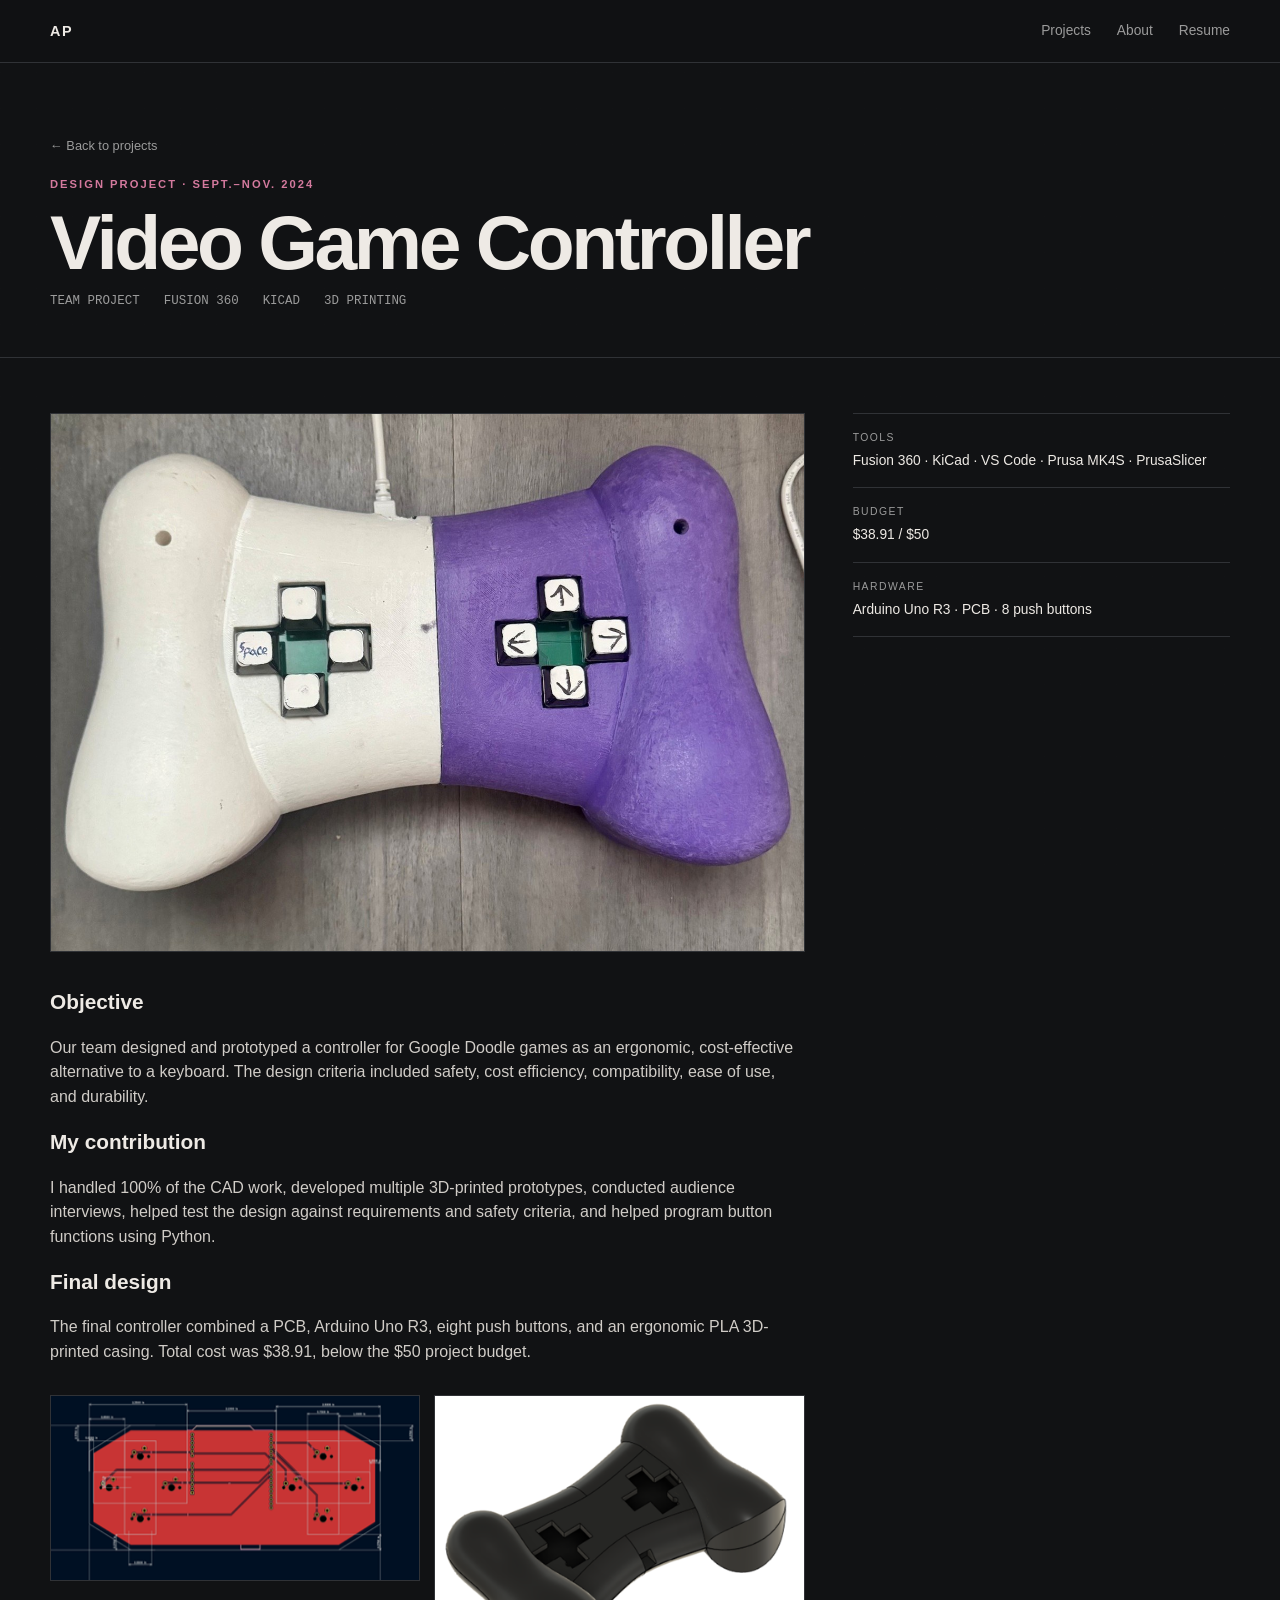
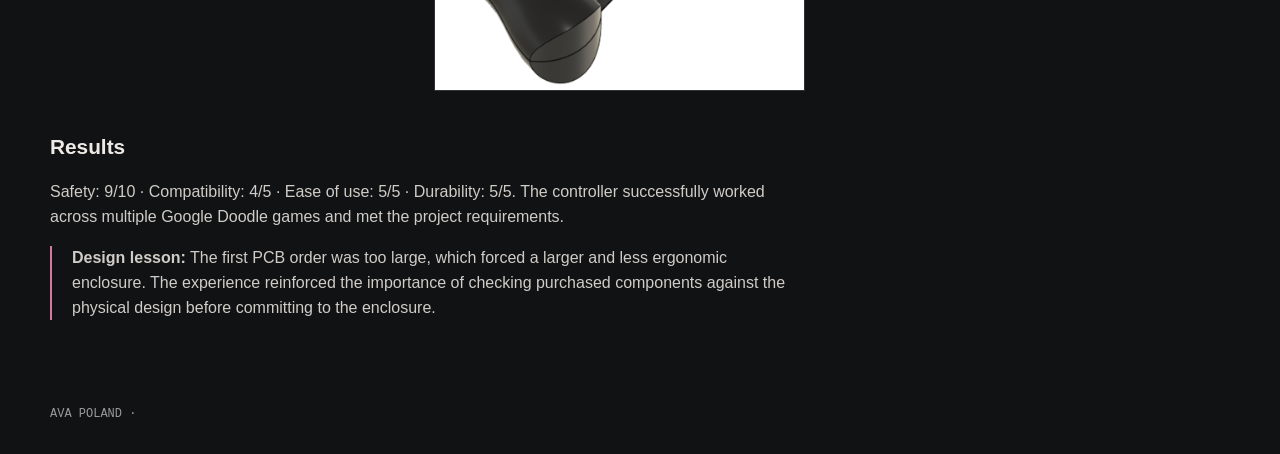
==== projects/controller.html @ 83aedc76 "Update Portfolio" ====
<!doctype html><html lang="en"><head><meta charset="utf-8"><meta name="viewport" content="width=device-width,initial-scale=1"><title>Video Game Controller | Ava Poland</title><link rel="stylesheet" href="../styles.css"></head><body>
<nav><div class="container nav-inner"><a class="logo" href="../index.html">AP</a><div class="nav-links"><a href="../index.html#projects">Projects</a><a href="../index.html#about">About</a><a href="../Ava_Poland_Resume.pdf">Resume</a></div></div></nav>
<header class="case-hero"><div class="container"><a class="back" href="../index.html#projects">← Back to projects</a><div class="eyebrow">Design Project · Sept.–Nov. 2024</div><h1>Video Game Controller</h1><div class="case-meta"><span>TEAM PROJECT</span><span>FUSION 360</span><span>KICAD</span><span>3D PRINTING</span></div></div></header>
<main><div class="container case-main"><article><img src="../assets/controller1.jpg" alt="Video game controller" style="width:100%;display:block;border:1px solid var(--line);margin-bottom:34px">
<h2>Objective</h2><p>Our team designed and prototyped a controller for Google Doodle games as an ergonomic, cost-effective alternative to a keyboard. The design criteria included safety, cost efficiency, compatibility, ease of use, and durability.</p>
<h2>My contribution</h2><p>I handled 100% of the CAD work, developed multiple 3D-printed prototypes, conducted audience interviews, helped test the design against requirements and safety criteria, and helped program button functions using Python.</p>
<h2>Final design</h2><p>The final controller combined a PCB, Arduino Uno R3, eight push buttons, and an ergonomic PLA 3D-printed casing. Total cost was $38.91, below the $50 project budget.</p>
<div class="gallery"><img src="../assets/controller2.png" alt="Controller CAD or prototype"><img src="../assets/controller3.png" alt="Controller prototype"></div>
<h2 style="margin-top:40px">Results</h2><p>Safety: 9/10 · Compatibility: 4/5 · Ease of use: 5/5 · Durability: 5/5. The controller successfully worked across multiple Google Doodle games and met the project requirements.</p>
<div class="callout"><strong>Design lesson:</strong> The first PCB order was too large, which forced a larger and less ergonomic enclosure. The experience reinforced the importance of checking purchased components against the physical design before committing to the enclosure.</div>
</article>
<aside class="side"><div class="side-item"><div class="side-label">Tools</div><div class="side-value">Fusion 360 · KiCad · VS Code · Prusa MK4S · PrusaSlicer</div></div><div class="side-item"><div class="side-label">Budget</div><div class="side-value">$38.91 / $50</div></div><div class="side-item"><div class="side-label">Hardware</div><div class="side-value">Arduino Uno R3 · PCB · 8 push buttons</div></div></aside></div></main>
<footer><div class="container">AVA POLAND · <span data-year></span></div></footer><script src="../script.js"></script></body></html>
---- styles.css ----
:root{
  --bg:#111214;
  --panel:#17191c;
  --text:#eeeae5;
  --muted:#9b9b9b;
  --line:#303236;
  --accent:#d47a9e;
  --accent-soft:#b96888;
  --max:1180px;
}
*{box-sizing:border-box}
html{scroll-behavior:smooth}
body{
  margin:0;background:var(--bg);color:var(--text);
  font-family:Arial,Helvetica,sans-serif;line-height:1.55;
}
body:before{
  content:"";position:fixed;inset:0;pointer-events:none;opacity:.18;
  background-image:linear-gradient(rgba(255,255,255,.025) 1px,transparent 1px),
                    linear-gradient(90deg,rgba(255,255,255,.025) 1px,transparent 1px);
  background-size:36px 36px;
}
a{color:inherit}
.container{width:min(var(--max),calc(100% - 48px));margin:auto}
nav{
  position:sticky;top:0;z-index:10;background:rgba(17,18,20,.96);
  border-bottom:1px solid var(--line);
}
.nav-inner{height:62px;display:flex;align-items:center;justify-content:space-between}
.logo{font-weight:800;letter-spacing:.12em;font-size:.9rem;text-decoration:none}
.nav-links{display:flex;gap:26px}
.nav-links a{text-decoration:none;color:var(--muted);font-size:.86rem}
.nav-links a:hover{color:var(--accent)}
.eyebrow{font-size:.7rem;letter-spacing:.18em;text-transform:uppercase;color:var(--accent);font-weight:700}
.hero{padding:92px 0 72px;border-bottom:1px solid var(--line)}
.hero h1{font-size:clamp(3.2rem,9vw,7.5rem);line-height:.88;margin:14px 0 18px;letter-spacing:-.055em}
.hero-sub{font-size:1.15rem;color:#c5c1bd;max-width:620px}
.meta-grid{
  display:grid;grid-template-columns:repeat(3,1fr);gap:1px;
  background:var(--line);margin-top:58px;border:1px solid var(--line);
}
.meta{background:var(--panel);padding:20px}
.meta-label{font-size:.68rem;letter-spacing:.16em;text-transform:uppercase;color:var(--muted);margin-bottom:7px}
.meta-value{font-size:.92rem}
section{padding:76px 0;border-bottom:1px solid var(--line)}
.section-head{display:flex;justify-content:space-between;align-items:baseline;gap:24px;margin-bottom:30px}
.section-head h2{margin:0;font-size:1.7rem;letter-spacing:-.02em}
.section-no{font-family:monospace;color:var(--muted);font-size:.75rem}
.intro{font-size:1.08rem;max-width:820px;color:#d2cfca}
.project-grid{display:grid;grid-template-columns:repeat(2,1fr);gap:18px}
.project-card{
  background:var(--panel);border:1px solid var(--line);text-decoration:none;
  overflow:hidden;display:block;min-height:100%;
}
.project-card:hover{border-color:#55575c}
.card-img{height:275px;background:#0c0d0f;overflow:hidden}
.card-img img{width:100%;height:100%;object-fit:cover;display:block}
.card-body{padding:23px}
.card-kicker{font-size:.68rem;text-transform:uppercase;letter-spacing:.15em;color:var(--accent)}
.card-title{font-size:1.3rem;font-weight:750;margin:8px 0}
.card-desc{color:var(--muted);font-size:.9rem}
.card-foot{margin-top:20px;color:#c7c4bf;font-size:.75rem;font-family:monospace}
.about-grid{display:grid;grid-template-columns:1.2fr .8fr;gap:50px}
.skills{border-top:1px solid var(--line)}
.skill-row{padding:15px 0;border-bottom:1px solid var(--line)}
.skill-label{font-size:.7rem;text-transform:uppercase;letter-spacing:.13em;color:var(--muted);margin-bottom:5px}
.skill-value{font-size:.9rem}
.callout{border-left:2px solid var(--accent);padding-left:20px;color:#d0ccc7}
.resume-link{
  display:inline-block;margin-top:22px;border:1px solid var(--accent);padding:11px 15px;
  text-decoration:none;font-size:.8rem;text-transform:uppercase;letter-spacing:.12em;
}
.resume-link:hover{background:var(--accent);color:#111214}
footer{padding:30px 0;color:var(--muted);font-size:.75rem;font-family:monospace}
.case-hero{padding:70px 0 45px;border-bottom:1px solid var(--line)}
.case-hero h1{font-size:clamp(2.4rem,6vw,5rem);line-height:.98;letter-spacing:-.045em;margin:12px 0}
.case-meta{display:flex;flex-wrap:wrap;gap:10px 24px;color:var(--muted);font-size:.78rem;font-family:monospace}
.case-main{display:grid;grid-template-columns:2fr 1fr;gap:48px;padding:55px 0}
.case-main h2{font-size:1.3rem;margin-top:0}
.case-main p{color:#d0ccc7}
.side{border-top:1px solid var(--line)}
.side-item{padding:16px 0;border-bottom:1px solid var(--line)}
.side-label{font-size:.65rem;letter-spacing:.14em;text-transform:uppercase;color:var(--muted)}
.side-value{margin-top:4px;font-size:.86rem}
.gallery{display:grid;grid-template-columns:repeat(2,1fr);gap:14px;margin-top:30px}
.gallery img{width:100%;display:block;background:#0b0c0e;border:1px solid var(--line)}
.log-entry{border-top:1px solid var(--line);padding:25px 0}
.log-date{font-family:monospace;color:var(--accent);font-size:.76rem}
.log-entry h3{margin:6px 0 9px}
.back{display:inline-block;color:var(--muted);text-decoration:none;margin-bottom:20px;font-size:.8rem}
.back:hover{color:var(--accent)}
@media(max-width:760px){
  .container{width:min(var(--max),calc(100% - 30px))}
  .nav-links{gap:12px}.nav-links a{font-size:.75rem}
  .hero{padding:65px 0 50px}
  .meta-grid,.project-grid,.about-grid,.case-main{grid-template-columns:1fr}
  .card-img{height:220px}.gallery{grid-template-columns:1fr}
}
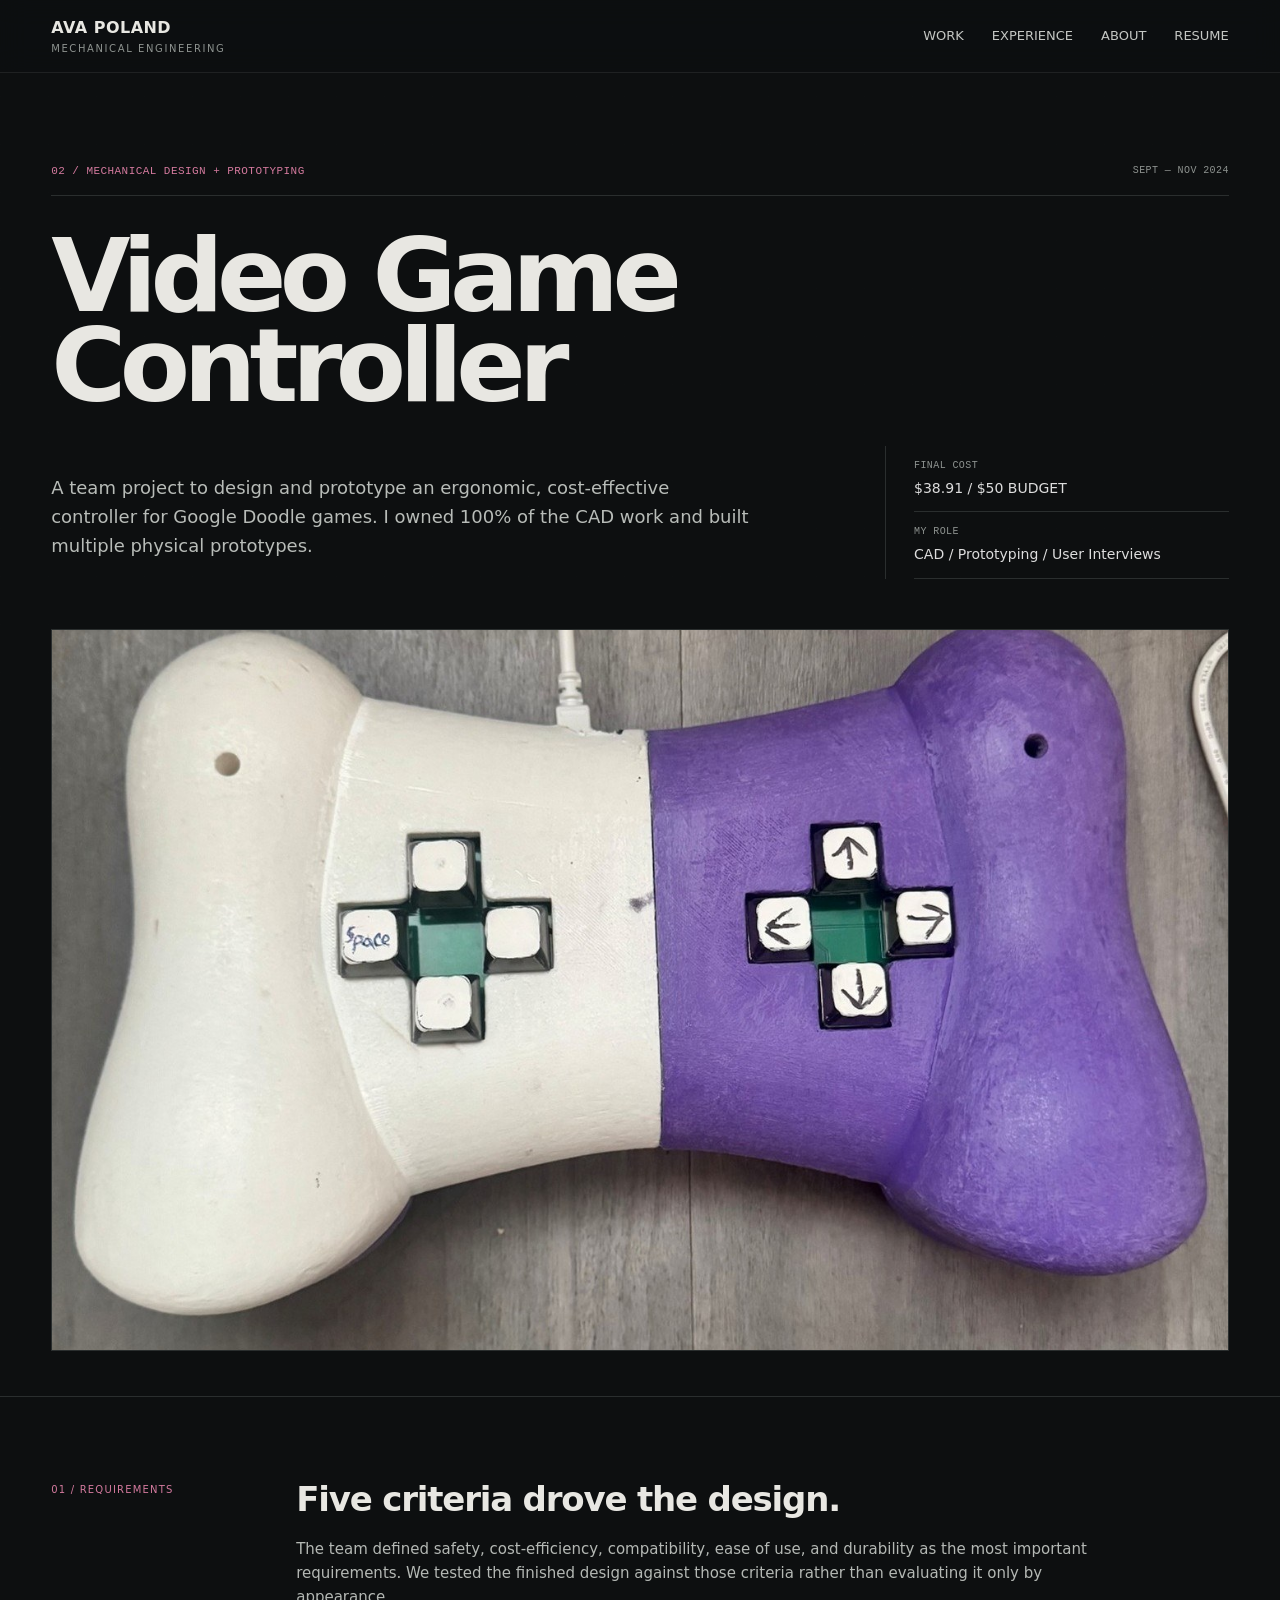
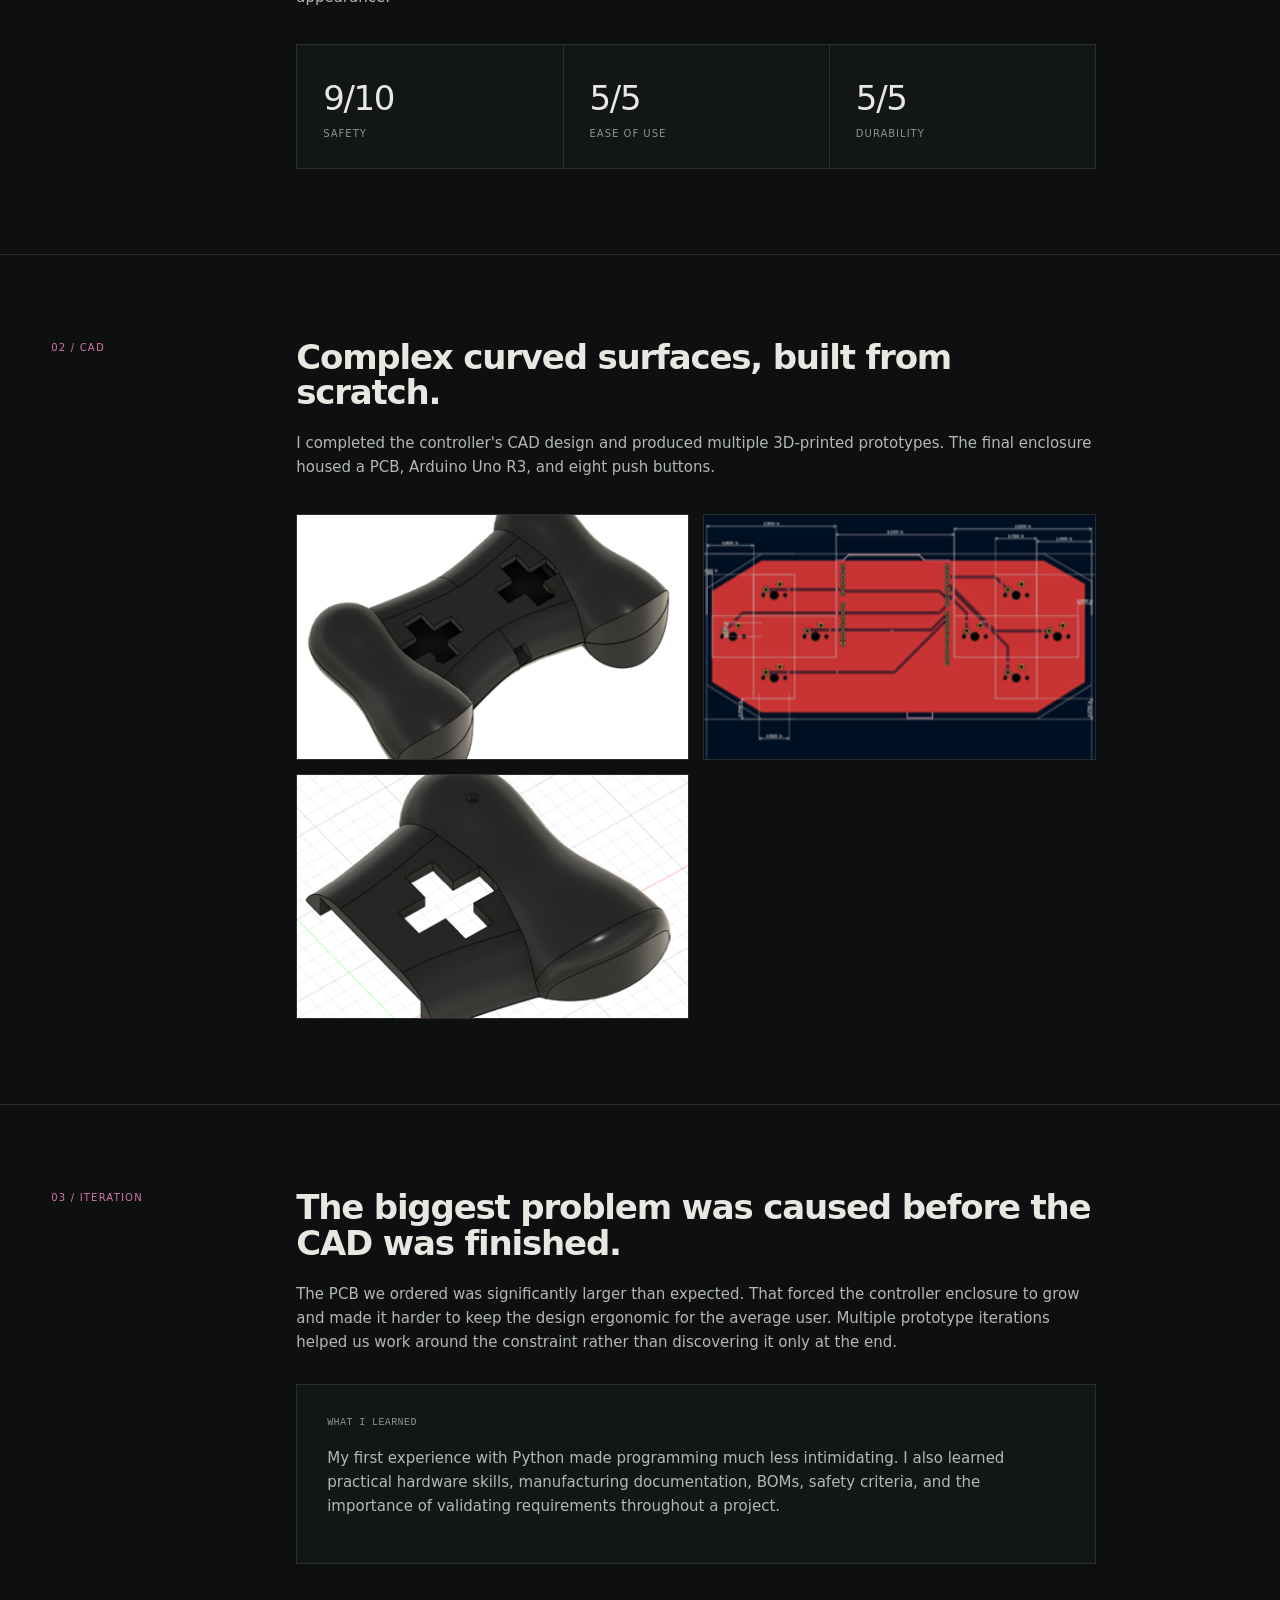
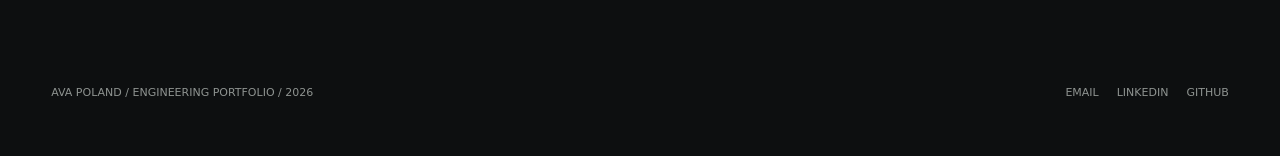
==== commit 571b3d6a: "update" ====
--- a/projects/controller.html
+++ b/projects/controller.html
@@ -1,13 +1,40 @@
-<!doctype html><html lang="en"><head><meta charset="utf-8"><meta name="viewport" content="width=device-width,initial-scale=1"><title>Video Game Controller | Ava Poland</title><link rel="stylesheet" href="../styles.css"></head><body>
-<nav><div class="container nav-inner"><a class="logo" href="../index.html">AP</a><div class="nav-links"><a href="../index.html#projects">Projects</a><a href="../index.html#about">About</a><a href="../Ava_Poland_Resume.pdf">Resume</a></div></div></nav>
-<header class="case-hero"><div class="container"><a class="back" href="../index.html#projects">← Back to projects</a><div class="eyebrow">Design Project · Sept.–Nov. 2024</div><h1>Video Game Controller</h1><div class="case-meta"><span>TEAM PROJECT</span><span>FUSION 360</span><span>KICAD</span><span>3D PRINTING</span></div></div></header>
-<main><div class="container case-main"><article><img src="../assets/controller1.jpg" alt="Video game controller" style="width:100%;display:block;border:1px solid var(--line);margin-bottom:34px">
-<h2>Objective</h2><p>Our team designed and prototyped a controller for Google Doodle games as an ergonomic, cost-effective alternative to a keyboard. The design criteria included safety, cost efficiency, compatibility, ease of use, and durability.</p>
-<h2>My contribution</h2><p>I handled 100% of the CAD work, developed multiple 3D-printed prototypes, conducted audience interviews, helped test the design against requirements and safety criteria, and helped program button functions using Python.</p>
-<h2>Final design</h2><p>The final controller combined a PCB, Arduino Uno R3, eight push buttons, and an ergonomic PLA 3D-printed casing. Total cost was $38.91, below the $50 project budget.</p>
-<div class="gallery"><img src="../assets/controller2.png" alt="Controller CAD or prototype"><img src="../assets/controller3.png" alt="Controller prototype"></div>
-<h2 style="margin-top:40px">Results</h2><p>Safety: 9/10 · Compatibility: 4/5 · Ease of use: 5/5 · Durability: 5/5. The controller successfully worked across multiple Google Doodle games and met the project requirements.</p>
-<div class="callout"><strong>Design lesson:</strong> The first PCB order was too large, which forced a larger and less ergonomic enclosure. The experience reinforced the importance of checking purchased components against the physical design before committing to the enclosure.</div>
-</article>
-<aside class="side"><div class="side-item"><div class="side-label">Tools</div><div class="side-value">Fusion 360 · KiCad · VS Code · Prusa MK4S · PrusaSlicer</div></div><div class="side-item"><div class="side-label">Budget</div><div class="side-value">$38.91 / $50</div></div><div class="side-item"><div class="side-label">Hardware</div><div class="side-value">Arduino Uno R3 · PCB · 8 push buttons</div></div></aside></div></main>
-<footer><div class="container">AVA POLAND · <span data-year></span></div></footer><script src="../script.js"></script></body></html>+<!doctype html>
+<html lang="en">
+<head>
+<meta charset="utf-8">
+<meta name="viewport" content="width=device-width,initial-scale=1">
+<title>Video Game Controller — Ava Poland</title>
+<meta name="description" content="Ava Poland — Mechanical Engineering portfolio. Design, CAD, robotics, fabrication, and engineering project documentation.">
+<link rel="stylesheet" href="../styles.css">
+</head>
+<body>
+<header class="site-header">
+  <div class="container nav">
+    <a class="brand" href="../index.html">AVA POLAND<small>MECHANICAL ENGINEERING</small></a>
+    <nav class="nav-links">
+      <a href="../index.html#work">WORK</a><a href="../index.html#experience">EXPERIENCE</a>
+      <a href="../index.html#about">ABOUT</a><a href="../Ava_Poland_Resume.pdf">RESUME</a>
+    </nav>
+    <span class="menu mono">MENU</span>
+  </div>
+</header>
+
+<main>
+<section class="project-hero"><div class="container">
+<div class="project-kicker"><span class="eyebrow">02 / Mechanical Design + Prototyping</span><span class="meta">Sept — Nov 2024</span></div>
+<h1>Video Game<br>Controller</h1>
+<div class="project-intro"><p>A team project to design and prototype an ergonomic, cost-effective controller for Google Doodle games. I owned 100% of the CAD work and built multiple physical prototypes.</p><div class="hero-side"><div class="line"><div class="meta">FINAL COST</div><div class="value">$38.91 / $50 BUDGET</div></div><div class="line"><div class="meta">MY ROLE</div><div class="value">CAD / Prototyping / User Interviews</div></div></div></div>
+<div class="hero-photo reveal"><img data-lightbox src="../assets/controller1.jpg" alt="Finished video game controller"></div>
+</div></section>
+<section class="case-section"><div class="container case-grid"><div class="case-label">01 / Requirements</div><div class="case-content"><h2>Five criteria drove the design.</h2><p>The team defined safety, cost-efficiency, compatibility, ease of use, and durability as the most important requirements. We tested the finished design against those criteria rather than evaluating it only by appearance.</p><div class="callouts"><div class="callout"><div class="number">9/10</div><div class="caption">Safety</div></div><div class="callout"><div class="number">5/5</div><div class="caption">Ease of use</div></div><div class="callout"><div class="number">5/5</div><div class="caption">Durability</div></div></div></div></div></section>
+<section class="case-section"><div class="container case-grid"><div class="case-label">02 / CAD</div><div class="case-content"><h2>Complex curved surfaces, built from scratch.</h2><p>I completed the controller's CAD design and produced multiple 3D-printed prototypes. The final enclosure housed a PCB, Arduino Uno R3, and eight push buttons.</p><div class="media-grid"><img class="wide" data-lightbox src="../assets/controller3.png" alt="Controller CAD assembly"><img class="wide" data-lightbox src="../assets/controller2.png" alt="Controller dimensioned CAD drawing"><img class="wide" data-lightbox src="../assets/controller4.png" alt="Controller component CAD"></div></div></div></section>
+<section class="case-section"><div class="container case-grid"><div class="case-label">03 / Iteration</div><div class="case-content"><h2>The biggest problem was caused before the CAD was finished.</h2><p>The PCB we ordered was significantly larger than expected. That forced the controller enclosure to grow and made it harder to keep the design ergonomic for the average user. Multiple prototype iterations helped us work around the constraint rather than discovering it only at the end.</p><div class="next-box"><div class="meta">WHAT I LEARNED</div><p>My first experience with Python made programming much less intimidating. I also learned practical hardware skills, manufacturing documentation, BOMs, safety criteria, and the importance of validating requirements throughout a project.</p></div></div></div></section>
+</main>
+
+<footer><div class="container footer-row">
+  <span>AVA POLAND / ENGINEERING PORTFOLIO / 2026</span>
+  <span class="socials"><a href="mailto:acpoland@ksu.edu">EMAIL</a><a href="https://www.linkedin.com/" target="_blank" rel="noreferrer">LINKEDIN</a><a href="https://github.com/avacpoland" target="_blank" rel="noreferrer">GITHUB</a></span>
+</div></footer>
+<div class="lightbox"><span class="close">×</span><img src="" alt=""></div>
+<script src="../script.js"></script>
+</body></html>
--- a/styles.css
+++ b/styles.css
@@ -1,99 +1,151 @@
 
 :root{
-  --bg:#111214;
-  --panel:#17191c;
-  --text:#eeeae5;
-  --muted:#9b9b9b;
-  --line:#303236;
+  --bg:#0d0f10;
+  --panel:#131617;
+  --panel-2:#171a1b;
+  --text:#e8e7e2;
+  --muted:#8e9390;
+  --line:#2a2e2e;
   --accent:#d47a9e;
-  --accent-soft:#b96888;
   --max:1180px;
+  --pad:clamp(22px,4vw,56px);
 }
 *{box-sizing:border-box}
 html{scroll-behavior:smooth}
 body{
   margin:0;background:var(--bg);color:var(--text);
-  font-family:Arial,Helvetica,sans-serif;line-height:1.55;
+  font-family:Inter,ui-sans-serif,system-ui,-apple-system,BlinkMacSystemFont,"Segoe UI",Arial,sans-serif;
+  line-height:1.6;
 }
 body:before{
-  content:"";position:fixed;inset:0;pointer-events:none;opacity:.18;
+  content:"";position:fixed;inset:0;pointer-events:none;opacity:.22;z-index:-1;
   background-image:linear-gradient(rgba(255,255,255,.025) 1px,transparent 1px),
-                    linear-gradient(90deg,rgba(255,255,255,.025) 1px,transparent 1px);
-  background-size:36px 36px;
+                   linear-gradient(90deg,rgba(255,255,255,.025) 1px,transparent 1px);
+  background-size:48px 48px;
 }
-a{color:inherit}
-.container{width:min(var(--max),calc(100% - 48px));margin:auto}
-nav{
-  position:sticky;top:0;z-index:10;background:rgba(17,18,20,.96);
-  border-bottom:1px solid var(--line);
+a{color:inherit;text-decoration:none}
+img{max-width:100%;display:block}
+.container{width:min(var(--max),calc(100% - 2*var(--pad)));margin:auto}
+.mono,.eyebrow,.meta,.tag,.log-date,.section-num{
+  font-family:"SFMono-Regular",Consolas,"Liberation Mono",monospace;
 }
-.nav-inner{height:62px;display:flex;align-items:center;justify-content:space-between}
-.logo{font-weight:800;letter-spacing:.12em;font-size:.9rem;text-decoration:none}
-.nav-links{display:flex;gap:26px}
-.nav-links a{text-decoration:none;color:var(--muted);font-size:.86rem}
+.mono,.eyebrow,.meta,.tag,.log-date,.section-num{letter-spacing:.04em}
+.site-header{
+  position:sticky;top:0;z-index:20;border-bottom:1px solid rgba(255,255,255,.08);
+  background:rgba(13,15,16,.88);backdrop-filter:blur(14px);
+}
+.nav{height:72px;display:flex;align-items:center;justify-content:space-between}
+.brand{font-weight:700;letter-spacing:.03em}
+.brand small{display:block;color:var(--muted);font-size:10px;font-weight:500;letter-spacing:.16em}
+.nav-links{display:flex;gap:28px;font-size:13px;color:#c5c7c4}
 .nav-links a:hover{color:var(--accent)}
-.eyebrow{font-size:.7rem;letter-spacing:.18em;text-transform:uppercase;color:var(--accent);font-weight:700}
-.hero{padding:92px 0 72px;border-bottom:1px solid var(--line)}
-.hero h1{font-size:clamp(3.2rem,9vw,7.5rem);line-height:.88;margin:14px 0 18px;letter-spacing:-.055em}
-.hero-sub{font-size:1.15rem;color:#c5c1bd;max-width:620px}
-.meta-grid{
-  display:grid;grid-template-columns:repeat(3,1fr);gap:1px;
-  background:var(--line);margin-top:58px;border:1px solid var(--line);
+.menu{display:none}
+.hero{padding:clamp(90px,13vw,170px) 0 110px}
+.hero-grid{display:grid;grid-template-columns:1.25fr .75fr;gap:80px;align-items:end}
+.eyebrow{font-size:11px;color:var(--accent);text-transform:uppercase}
+.hero h1{
+  margin:18px 0 22px;font-size:clamp(56px,9vw,112px);line-height:.9;
+  letter-spacing:-.065em;font-weight:720;max-width:850px;
 }
-.meta{background:var(--panel);padding:20px}
-.meta-label{font-size:.68rem;letter-spacing:.16em;text-transform:uppercase;color:var(--muted);margin-bottom:7px}
-.meta-value{font-size:.92rem}
-section{padding:76px 0;border-bottom:1px solid var(--line)}
-.section-head{display:flex;justify-content:space-between;align-items:baseline;gap:24px;margin-bottom:30px}
-.section-head h2{margin:0;font-size:1.7rem;letter-spacing:-.02em}
-.section-no{font-family:monospace;color:var(--muted);font-size:.75rem}
-.intro{font-size:1.08rem;max-width:820px;color:#d2cfca}
+.hero h1 span{color:#8e9390}
+.hero-copy{max-width:570px;color:#aeb2ae;font-size:17px}
+.hero-side{border-left:1px solid var(--line);padding-left:28px}
+.hero-side .line{padding:12px 0;border-bottom:1px solid var(--line)}
+.meta{font-size:10px;color:var(--muted);text-transform:uppercase}
+.value{margin-top:3px;font-size:14px;color:#ddd}
+.section{padding:95px 0}
+.section-head{display:flex;justify-content:space-between;gap:30px;align-items:baseline;margin-bottom:34px;border-bottom:1px solid var(--line);padding-bottom:14px}
+.section-title{font-size:12px;text-transform:uppercase;letter-spacing:.12em}
+.section-num{color:var(--accent);font-size:11px}
+.feature{display:grid;grid-template-columns:1.3fr .7fr;background:var(--panel);border:1px solid var(--line)}
+.feature-image{min-height:520px;overflow:hidden}
+.feature-image img{width:100%;height:100%;object-fit:cover;object-position:center}
+.feature-copy{padding:42px;display:flex;flex-direction:column;justify-content:space-between}
+.feature-copy h2{font-size:clamp(32px,4vw,55px);line-height:.95;letter-spacing:-.04em;margin:10px 0 18px}
+.feature-copy p{color:#aeb2ae}
+.status{display:inline-flex;align-items:center;gap:8px;color:#c8cbc8;font-size:11px}
+.status:before{content:"";width:7px;height:7px;border-radius:50%;background:var(--accent)}
+.tags{display:flex;flex-wrap:wrap;gap:7px;margin-top:20px}
+.tag{border:1px solid var(--line);padding:5px 8px;font-size:9px;color:#a7aaa7;text-transform:uppercase}
+.text-link{display:inline-flex;gap:10px;align-items:center;margin-top:28px;color:#ddd;font-size:13px}
+.text-link:after{content:"↗";color:var(--accent)}
 .project-grid{display:grid;grid-template-columns:repeat(2,1fr);gap:18px}
-.project-card{
-  background:var(--panel);border:1px solid var(--line);text-decoration:none;
-  overflow:hidden;display:block;min-height:100%;
+.project-card{border:1px solid var(--line);background:var(--panel);transition:.25s transform,.25s border-color}
+.project-card:hover{transform:translateY(-3px);border-color:#454a49}
+.card-img{aspect-ratio:16/10;overflow:hidden;background:#181b1c}
+.card-img img{width:100%;height:100%;object-fit:cover;transition:transform .5s}
+.project-card:hover .card-img img{transform:scale(1.025)}
+.card-body{padding:22px}
+.card-top{display:flex;justify-content:space-between;gap:20px}
+.card-title{font-size:25px;letter-spacing:-.03em;line-height:1.05;margin:5px 0}
+.card-body p{color:var(--muted);font-size:13px;margin:12px 0 0}
+.experience{display:grid;grid-template-columns:220px 1fr;gap:45px;padding:28px 0;border-top:1px solid var(--line)}
+.experience:first-child{border-top:0}
+.exp-role{font-size:11px;color:var(--accent);text-transform:uppercase;letter-spacing:.1em}
+.exp-title{font-size:24px;line-height:1.15;margin:5px 0 8px}
+.exp-company{color:#aeb2ae;font-size:13px}
+.exp-body{color:#b6bab6;font-size:14px;max-width:760px}
+.exp-body ul{margin:10px 0 0;padding-left:20px}
+.about-grid{display:grid;grid-template-columns:1fr 1fr;gap:80px}
+.about-lead{font-size:clamp(25px,3vw,38px);line-height:1.18;letter-spacing:-.03em;margin:0}
+.about-copy{color:#aeb2ae;font-size:14px}
+.skill-list{display:grid;grid-template-columns:1fr 1fr;gap:1px;background:var(--line);border:1px solid var(--line);margin-top:28px}
+.skill-list div{background:var(--panel);padding:18px}
+.skill-list b{display:block;font-size:11px;text-transform:uppercase;color:#ddd;margin-bottom:5px}
+.skill-list span{font-size:12px;color:var(--muted)}
+.cta{border-top:1px solid var(--line);border-bottom:1px solid var(--line);padding:70px 0}
+.cta h2{font-size:clamp(40px,7vw,86px);line-height:.9;letter-spacing:-.055em;margin:0 0 28px}
+footer{padding:35px 0 55px;color:var(--muted);font-size:11px}
+.footer-row{display:flex;justify-content:space-between;gap:20px}
+.socials{display:flex;gap:18px}
+.socials a:hover{color:var(--accent)}
+
+.project-hero{padding:90px 0 45px}
+.project-kicker{display:flex;justify-content:space-between;gap:30px;border-bottom:1px solid var(--line);padding-bottom:14px}
+.project-hero h1{font-size:clamp(52px,8vw,105px);line-height:.88;letter-spacing:-.065em;max-width:950px;margin:35px 0}
+.project-intro{display:grid;grid-template-columns:1fr .45fr;gap:70px;align-items:end}
+.project-intro p{font-size:18px;color:#b8bcb8;max-width:700px}
+.hero-photo{margin-top:50px;border:1px solid var(--line);background:var(--panel)}
+.hero-photo img{width:100%;max-height:720px;object-fit:cover}
+.case-section{padding:85px 0;border-top:1px solid var(--line)}
+.case-grid{display:grid;grid-template-columns:190px 1fr;gap:55px}
+.case-label{font-size:10px;color:var(--accent);text-transform:uppercase;letter-spacing:.12em}
+.case-content{max-width:800px}
+.case-content h2{font-size:34px;line-height:1.05;letter-spacing:-.035em;margin:0 0 20px}
+.case-content p{color:#b4b8b4;font-size:15px}
+.case-content ul{color:#b4b8b4;font-size:14px}
+.media-grid{display:grid;grid-template-columns:repeat(2,1fr);gap:14px;margin-top:35px}
+.media-grid img{width:100%;height:100%;object-fit:cover;border:1px solid var(--line);background:#151818}
+.media-grid .tall{aspect-ratio:3/4}
+.media-grid .wide{aspect-ratio:16/10}
+.callouts{display:grid;grid-template-columns:repeat(3,1fr);gap:1px;background:var(--line);border:1px solid var(--line);margin-top:35px}
+.callout{background:var(--panel);padding:26px}
+.callout .number{font-size:34px;letter-spacing:-.04em}
+.callout .caption{font-size:10px;color:var(--muted);text-transform:uppercase;letter-spacing:.1em}
+.log{border-top:1px solid var(--line);margin-top:30px}
+.log-entry{display:grid;grid-template-columns:120px 1fr;gap:30px;padding:24px 0;border-bottom:1px solid var(--line)}
+.log-date{font-size:10px;color:var(--accent)}
+.log-entry h3{font-size:16px;margin:0 0 5px}
+.log-entry p{margin:0;color:#9fa49f;font-size:13px}
+.next-box{border:1px solid var(--line);background:var(--panel);padding:30px;margin-top:30px}
+.lightbox{position:fixed;inset:0;background:rgba(0,0,0,.9);z-index:50;display:none;align-items:center;justify-content:center;padding:30px}
+.lightbox.open{display:flex}
+.lightbox img{max-width:min(1200px,95vw);max-height:90vh;object-fit:contain}
+.close{position:absolute;top:22px;right:30px;font-size:28px;color:#ddd;cursor:pointer}
+.reveal{opacity:0;transform:translateY(16px);transition:.7s ease}
+.reveal.visible{opacity:1;transform:none}
+
+@media(max-width:800px){
+  .nav-links{display:none}.menu{display:block;color:#aaa;font-size:11px}
+  .hero-grid,.feature,.about-grid,.project-intro,.case-grid{grid-template-columns:1fr;gap:32px}
+  .hero{padding-top:80px}.hero-side{border-left:0;border-top:1px solid var(--line);padding:15px 0 0}
+  .feature-image{min-height:360px}.feature-copy{padding:28px}
+  .project-grid{grid-template-columns:1fr}
+  .experience{grid-template-columns:1fr;gap:10px}
+  .skill-list{grid-template-columns:1fr}
+  .callouts{grid-template-columns:1fr}
+  .media-grid{grid-template-columns:1fr}
+  .case-grid{gap:18px}
+  .log-entry{grid-template-columns:1fr;gap:5px}
+  .footer-row{flex-direction:column}
 }
-.project-card:hover{border-color:#55575c}
-.card-img{height:275px;background:#0c0d0f;overflow:hidden}
-.card-img img{width:100%;height:100%;object-fit:cover;display:block}
-.card-body{padding:23px}
-.card-kicker{font-size:.68rem;text-transform:uppercase;letter-spacing:.15em;color:var(--accent)}
-.card-title{font-size:1.3rem;font-weight:750;margin:8px 0}
-.card-desc{color:var(--muted);font-size:.9rem}
-.card-foot{margin-top:20px;color:#c7c4bf;font-size:.75rem;font-family:monospace}
-.about-grid{display:grid;grid-template-columns:1.2fr .8fr;gap:50px}
-.skills{border-top:1px solid var(--line)}
-.skill-row{padding:15px 0;border-bottom:1px solid var(--line)}
-.skill-label{font-size:.7rem;text-transform:uppercase;letter-spacing:.13em;color:var(--muted);margin-bottom:5px}
-.skill-value{font-size:.9rem}
-.callout{border-left:2px solid var(--accent);padding-left:20px;color:#d0ccc7}
-.resume-link{
-  display:inline-block;margin-top:22px;border:1px solid var(--accent);padding:11px 15px;
-  text-decoration:none;font-size:.8rem;text-transform:uppercase;letter-spacing:.12em;
-}
-.resume-link:hover{background:var(--accent);color:#111214}
-footer{padding:30px 0;color:var(--muted);font-size:.75rem;font-family:monospace}
-.case-hero{padding:70px 0 45px;border-bottom:1px solid var(--line)}
-.case-hero h1{font-size:clamp(2.4rem,6vw,5rem);line-height:.98;letter-spacing:-.045em;margin:12px 0}
-.case-meta{display:flex;flex-wrap:wrap;gap:10px 24px;color:var(--muted);font-size:.78rem;font-family:monospace}
-.case-main{display:grid;grid-template-columns:2fr 1fr;gap:48px;padding:55px 0}
-.case-main h2{font-size:1.3rem;margin-top:0}
-.case-main p{color:#d0ccc7}
-.side{border-top:1px solid var(--line)}
-.side-item{padding:16px 0;border-bottom:1px solid var(--line)}
-.side-label{font-size:.65rem;letter-spacing:.14em;text-transform:uppercase;color:var(--muted)}
-.side-value{margin-top:4px;font-size:.86rem}
-.gallery{display:grid;grid-template-columns:repeat(2,1fr);gap:14px;margin-top:30px}
-.gallery img{width:100%;display:block;background:#0b0c0e;border:1px solid var(--line)}
-.log-entry{border-top:1px solid var(--line);padding:25px 0}
-.log-date{font-family:monospace;color:var(--accent);font-size:.76rem}
-.log-entry h3{margin:6px 0 9px}
-.back{display:inline-block;color:var(--muted);text-decoration:none;margin-bottom:20px;font-size:.8rem}
-.back:hover{color:var(--accent)}
-@media(max-width:760px){
-  .container{width:min(var(--max),calc(100% - 30px))}
-  .nav-links{gap:12px}.nav-links a{font-size:.75rem}
-  .hero{padding:65px 0 50px}
-  .meta-grid,.project-grid,.about-grid,.case-main{grid-template-columns:1fr}
-  .card-img{height:220px}.gallery{grid-template-columns:1fr}
-}
